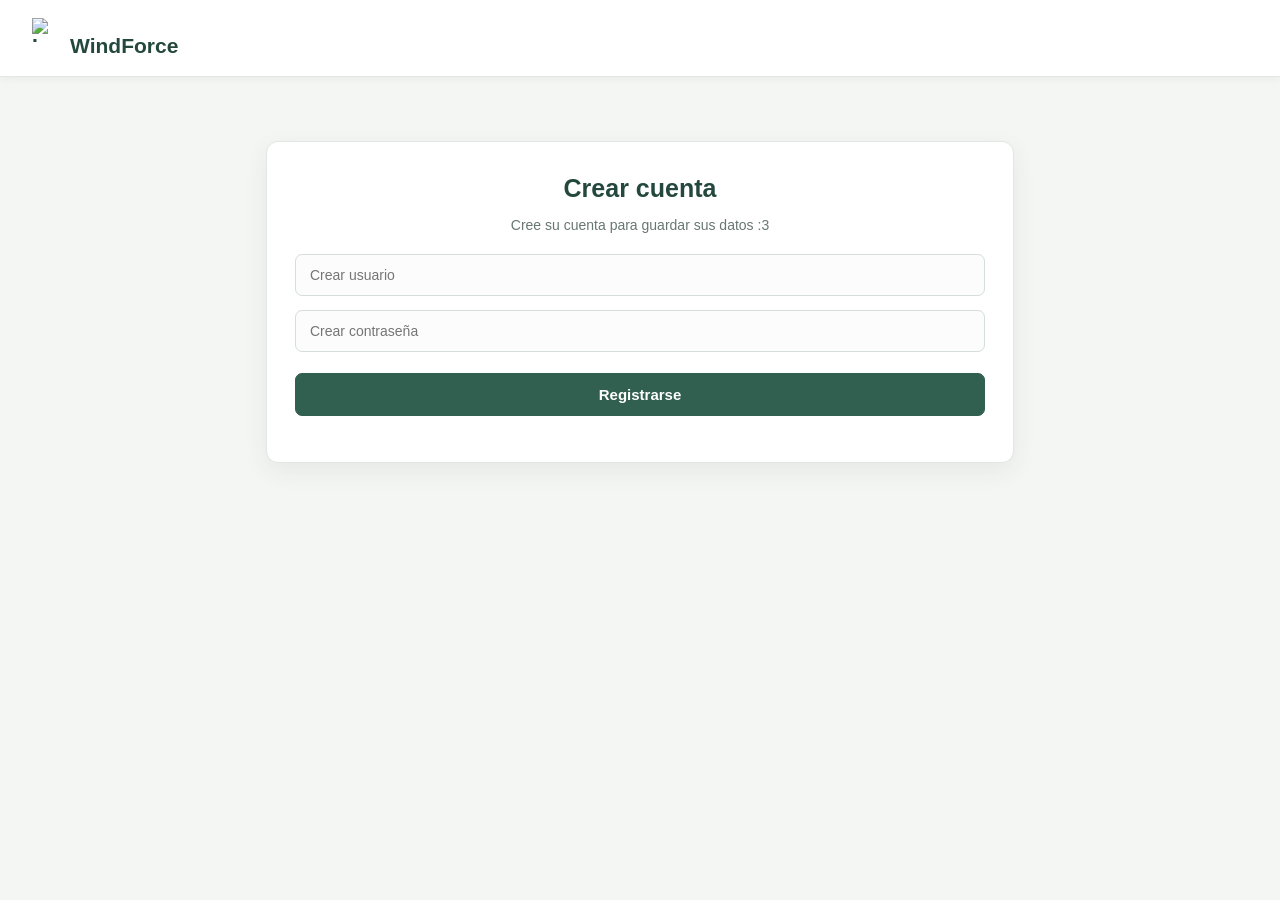
==== index.html @ 90e7a7e8 "Cambio numero 2" ====
<!DOCTYPE html>
<html lang="en">
<head>
    <meta charset="UTF-8">
    <meta name="viewport" content="width=device-width, initial-scale=1.0">
    <title>Página Principal</title>
    <link rel="stylesheet" href="estilos.css">
    <script src="codigo.js" defer></script>
</head>

<body>

    <nav class="navbar bg-body-tertiary">
        <div class="container-fluid">
            <a class="navbar-brand" href="#">
                <img src=". . ." alt="Logo" width="30" height="24" class="d-inline-block align-text-top">WindForce
            </a>
        </div>
    </nav>

    <div class="DivPrincipal">
        <div class="DivRegistro">
            <h1>Crear cuenta</h1>
            <center>
                <p>Cree su cuenta para guardar sus datos :3</p>
                <input type="text" id="nuevoUsuario" placeholder="Crear usuario">
                <br>
                <input type="password" id="nuevaContrasena" placeholder="Crear contraseña">
                <br>
                <button onclick="registrar()">Registrarse</button>
                <p id="mensaje1"></p>
            </center>
        </div>

        <div class="DivInicioSesion" hidden>
            <h1>Inicio de Sesión</h1>
            <center>
                <p>Ingrese su usuario y contraseña para poder continuar :O</p>
                <input type="text" id="usuario" placeholder="Nombre de usuario">
                <br>
                <input type="password" id="contrasena" placeholder="Contraseña">
                <br>
                <button onclick="iniciarSesion()">Iniciar Sesión</button>
                <p id="mensaje2"></p>
            </center>
        </div>
    </div>

</body>

</html>
---- estilos.css ----
body {
    margin: 0;
    color: #24332f;
    background-color: #f4f6f3;
    font-family: Arial, sans-serif;
}

.navbar {
    padding: 18px 32px;
    background-color: #ffffff;
    border-bottom: 1px solid #e1e7e2;
    box-shadow: 0 2px 8px #24332f0d;
}

.navbar-brand {
    color: #24483d;
    font-size: 21px;
    font-weight: bold;
    text-decoration: none;
}

.navbar-brand img {
    display: inline-block;
    margin-right: 8px;
}

.DivPrincipal {
    display: grid;
    
    gap: 28px;
    max-width: 748px;
    margin: 0 auto;
    padding: 64px 24px;
}

.DivRegistro,
.DivInicioSesion {
    box-sizing: border-box;
    width: 100%;
    padding: 32px 28px;
    text-align: center;
    background-color: #ffffff;
    border: 1px solid #e1e7e2;
    border-radius: 12px;
    box-shadow: 0 8px 24px #24332f12;
}

h1 {
    margin: 0 0 14px;
    color: #24483d;
    font-size: 25px;
}

p {
    color: #687771;
    font-size: 14px;
}

input {
    box-sizing: border-box;
    width: 100%;
    margin: 7px 0;
    padding: 12px 14px;
    color: #24332f;
    font-size: 14px;
    background-color: #fbfcfb;
    border: 1px solid #d5ded8;
    border-radius: 7px;
    
}

input:focus {
    background-color: #ffffff;
    border-color: #527d6d;
    box-shadow: 0 0 0 3px #527d6d1c;
}

button {
    width: 100%;
    margin-top: 14px;
    padding: 12px 18px;
    color: #ffffff;
    font-size: 15px;
    font-weight: bold;
    background-color: #315f50;
    border: 1px solid #315f50;
    border-radius: 7px;
    
}

button:hover {
    background-color: #24483d;
    box-shadow: 0 4px 10px #24483d26;
}

button:active {
    background-color: #1d3c33;
}

#mensaje1,
#mensaje2 {
    margin-top: 14px;
    font-weight: bold;
    overflow-wrap: anywhere;
}

@media (max-width: 600px) {
    .navbar {
        padding: 16px 20px;
    }

    .DivPrincipal {
        grid-template-columns: minmax(0, 420px);
        gap: 20px;
        padding: 32px 16px;
    }

    .DivRegistro,
    .DivInicioSesion {
        padding: 28px 22px;
    }
}
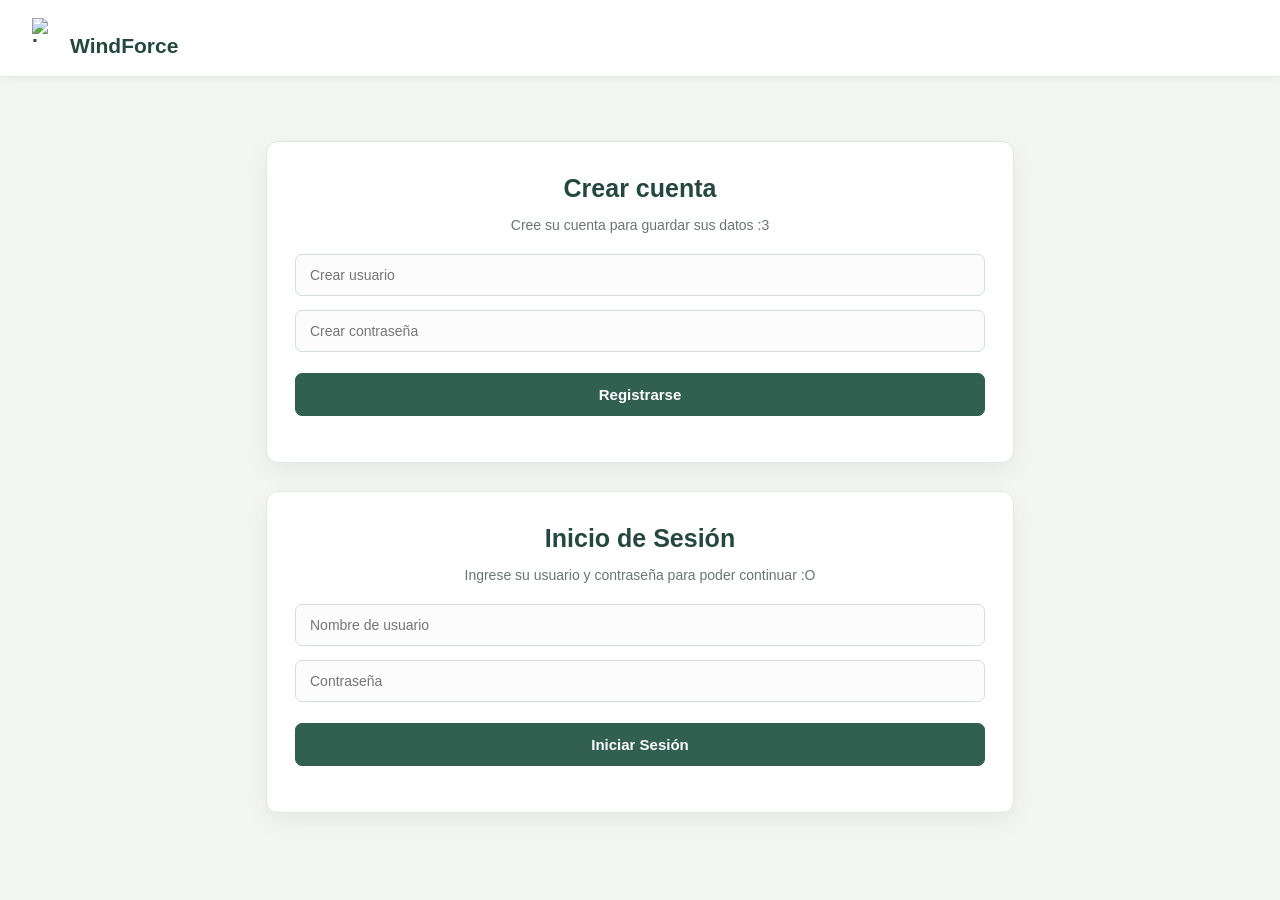
==== commit a7791e90: "Agregar imagenes jeje" ====
--- a/index.html
+++ b/index.html
@@ -13,7 +13,7 @@
     <nav class="navbar bg-body-tertiary">
         <div class="container-fluid">
             <a class="navbar-brand" href="#">
-                <img src=". . ." alt="Logo" width="30" height="24" class="d-inline-block align-text-top">WindForce
+                <img src="Imágenes pro/logopeque.png" alt="Logo" width="30" height="24" class="d-inline-block align-text-top">WindForce
             </a>
         </div>
     </nav>
@@ -32,7 +32,7 @@
             </center>
         </div>
 
-        <div class="DivInicioSesion" hidden>
+        <div class="DivInicioSesion">
             <h1>Inicio de Sesión</h1>
             <center>
                 <p>Ingrese su usuario y contraseña para poder continuar :O</p>
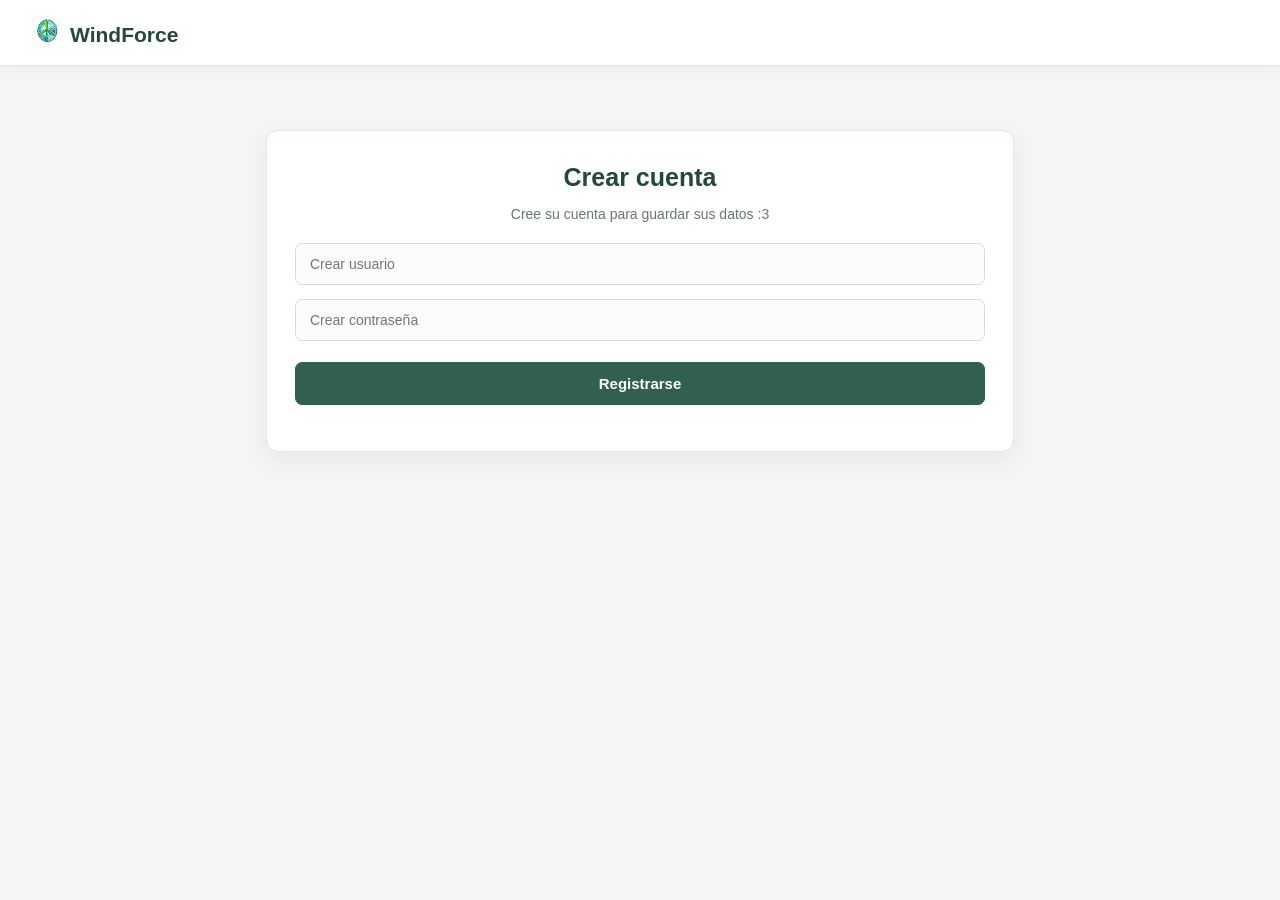
==== commit 0381f47f: "Merge branch 'main' of https://github.com/ilxzuuceinn/ProyectoIntegradoJeje" ====
--- a/index.html
+++ b/index.html
@@ -32,7 +32,7 @@
             </center>
         </div>
 
-        <div class="DivInicioSesion">
+        <div class="DivInicioSesion" hidden>
             <h1>Inicio de Sesión</h1>
             <center>
                 <p>Ingrese su usuario y contraseña para poder continuar :O</p>
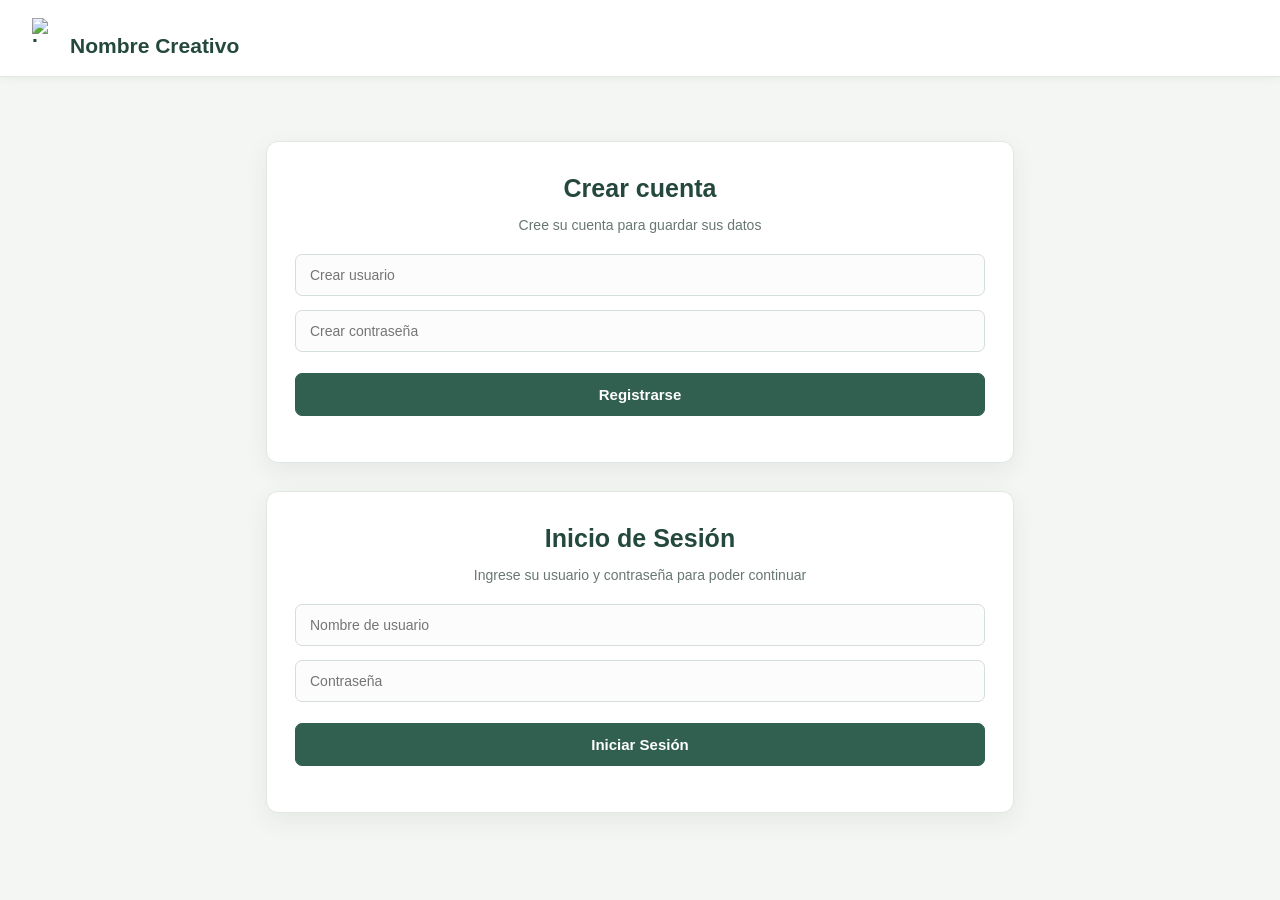
==== commit c3e15972: "Cambio 3" ====
--- a/index.html
+++ b/index.html
@@ -5,7 +5,7 @@
     <meta name="viewport" content="width=device-width, initial-scale=1.0">
     <title>Página Principal</title>
     <link rel="stylesheet" href="estilos.css">
-    <script src="codigo.js" defer></script>
+    <script src="codigo.js"></script>
 </head>
 
 <body>
@@ -13,7 +13,7 @@
     <nav class="navbar bg-body-tertiary">
         <div class="container-fluid">
             <a class="navbar-brand" href="#">
-                <img src="Imágenes pro/logopeque.png" alt="Logo" width="30" height="24" class="d-inline-block align-text-top">WindForce
+                <img src=". . ." alt="Logo" width="30" height="24" class="d-inline-block align-text-top">Nombre Creativo
             </a>
         </div>
     </nav>
@@ -22,7 +22,7 @@
         <div class="DivRegistro">
             <h1>Crear cuenta</h1>
             <center>
-                <p>Cree su cuenta para guardar sus datos :3</p>
+                <p>Cree su cuenta para guardar sus datos</p>
                 <input type="text" id="nuevoUsuario" placeholder="Crear usuario">
                 <br>
                 <input type="password" id="nuevaContrasena" placeholder="Crear contraseña">
@@ -32,10 +32,11 @@
             </center>
         </div>
 
-        <div class="DivInicioSesion" hidden>
+
+        <div class="DivInicioSesion">
             <h1>Inicio de Sesión</h1>
             <center>
-                <p>Ingrese su usuario y contraseña para poder continuar :O</p>
+                <p>Ingrese su usuario y contraseña para poder continuar</p>
                 <input type="text" id="usuario" placeholder="Nombre de usuario">
                 <br>
                 <input type="password" id="contrasena" placeholder="Contraseña">
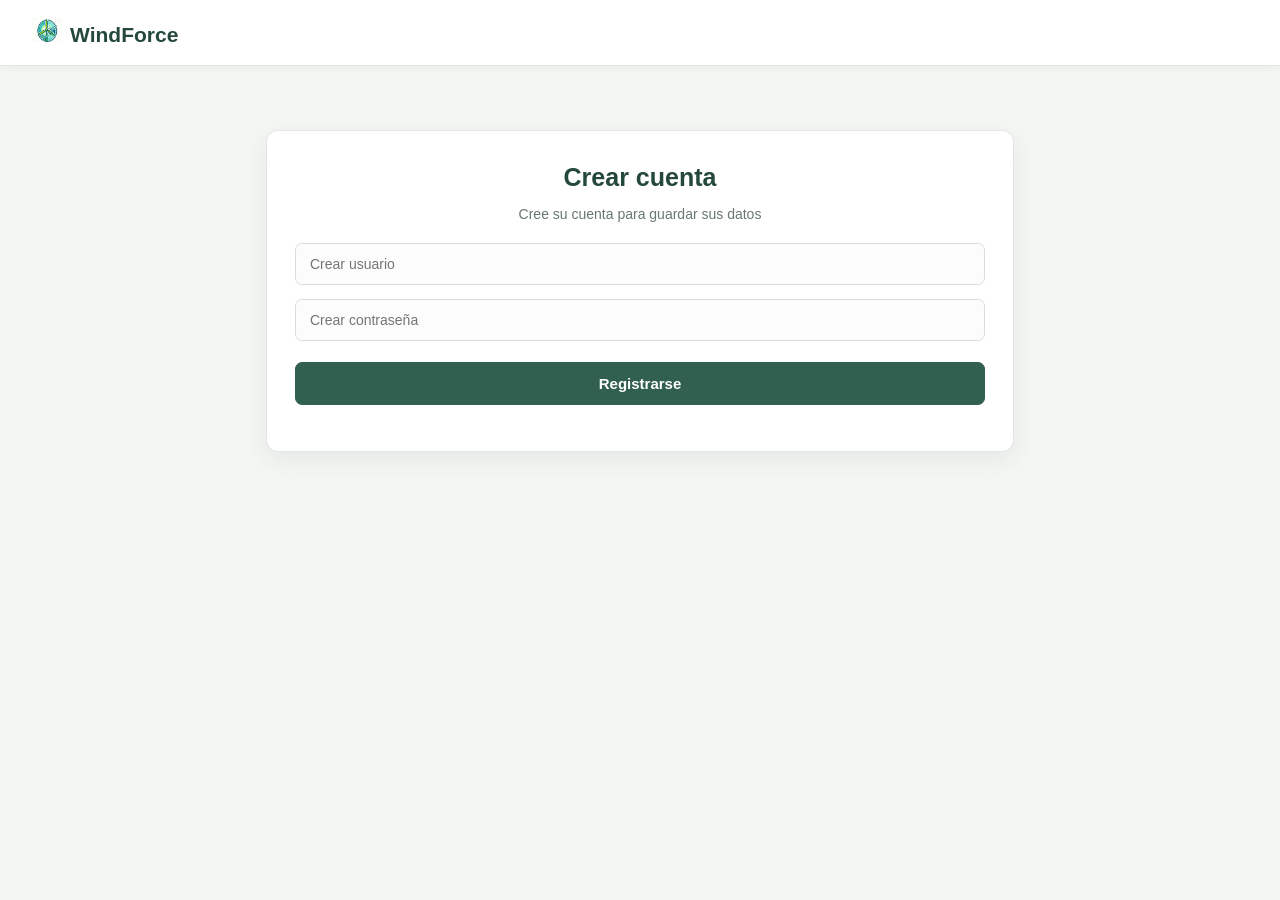
==== commit 1ed47ecd: "Merge branch 'main' of https://github.com/ilxzuuceinn/ProyectoIntegradoJeje" ====
--- a/index.html
+++ b/index.html
@@ -5,7 +5,7 @@
     <meta name="viewport" content="width=device-width, initial-scale=1.0">
     <title>Página Principal</title>
     <link rel="stylesheet" href="estilos.css">
-    <script src="codigo.js"></script>
+    <script src="codigo.js" defer></script>
 </head>
 
 <body>
@@ -13,7 +13,7 @@
     <nav class="navbar bg-body-tertiary">
         <div class="container-fluid">
             <a class="navbar-brand" href="#">
-                <img src=". . ." alt="Logo" width="30" height="24" class="d-inline-block align-text-top">Nombre Creativo
+                <img src="Imágenes pro/logopeque.png" alt="Logo" width="30" height="24" class="d-inline-block align-text-top">WindForce
             </a>
         </div>
     </nav>
@@ -32,8 +32,7 @@
             </center>
         </div>
 
-
-        <div class="DivInicioSesion">
+        <div class="DivInicioSesion" hidden>
             <h1>Inicio de Sesión</h1>
             <center>
                 <p>Ingrese su usuario y contraseña para poder continuar</p>
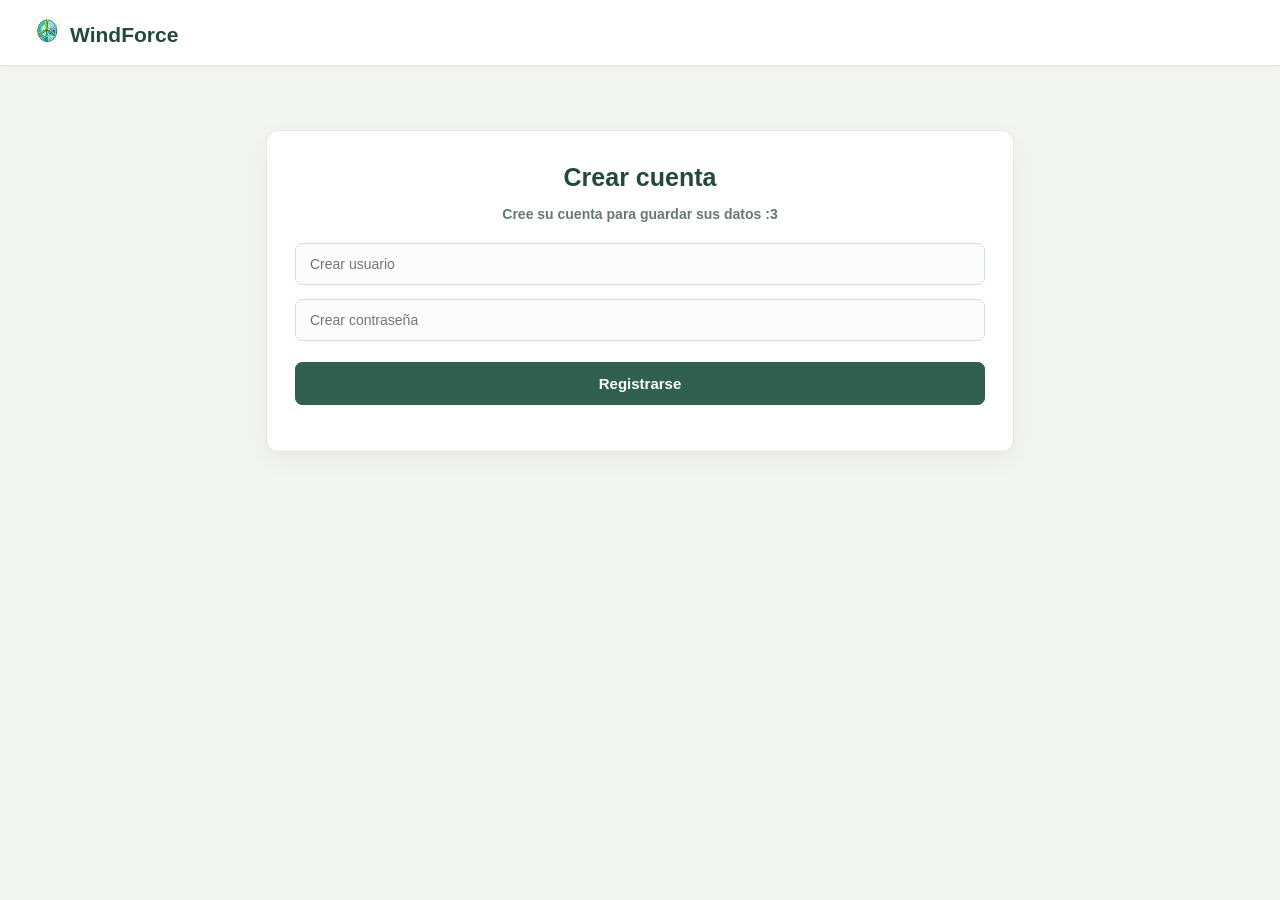
==== commit d974c8be: "info" ====
--- a/index.html
+++ b/index.html
@@ -3,7 +3,7 @@
 <head>
     <meta charset="UTF-8">
     <meta name="viewport" content="width=device-width, initial-scale=1.0">
-    <title>Página Principal</title>
+    <title>Página de Inicio</title>
     <link rel="stylesheet" href="estilos.css">
     <script src="codigo.js" defer></script>
 </head>
@@ -22,7 +22,7 @@
         <div class="DivRegistro">
             <h1>Crear cuenta</h1>
             <center>
-                <p>Cree su cuenta para guardar sus datos</p>
+                <p>Cree su cuenta para guardar sus datos :3</p>
                 <input type="text" id="nuevoUsuario" placeholder="Crear usuario">
                 <br>
                 <input type="password" id="nuevaContrasena" placeholder="Crear contraseña">
@@ -35,7 +35,7 @@
         <div class="DivInicioSesion" hidden>
             <h1>Inicio de Sesión</h1>
             <center>
-                <p>Ingrese su usuario y contraseña para poder continuar</p>
+                <p>Ingrese su usuario y contraseña para poder continuar :O</p>
                 <input type="text" id="usuario" placeholder="Nombre de usuario">
                 <br>
                 <input type="password" id="contrasena" placeholder="Contraseña">
--- a/estilos.css
+++ b/estilos.css
@@ -54,6 +54,7 @@
 p {
     color: #687771;
     font-size: 14px;
+    font-weight: bold;
 }
 
 input {
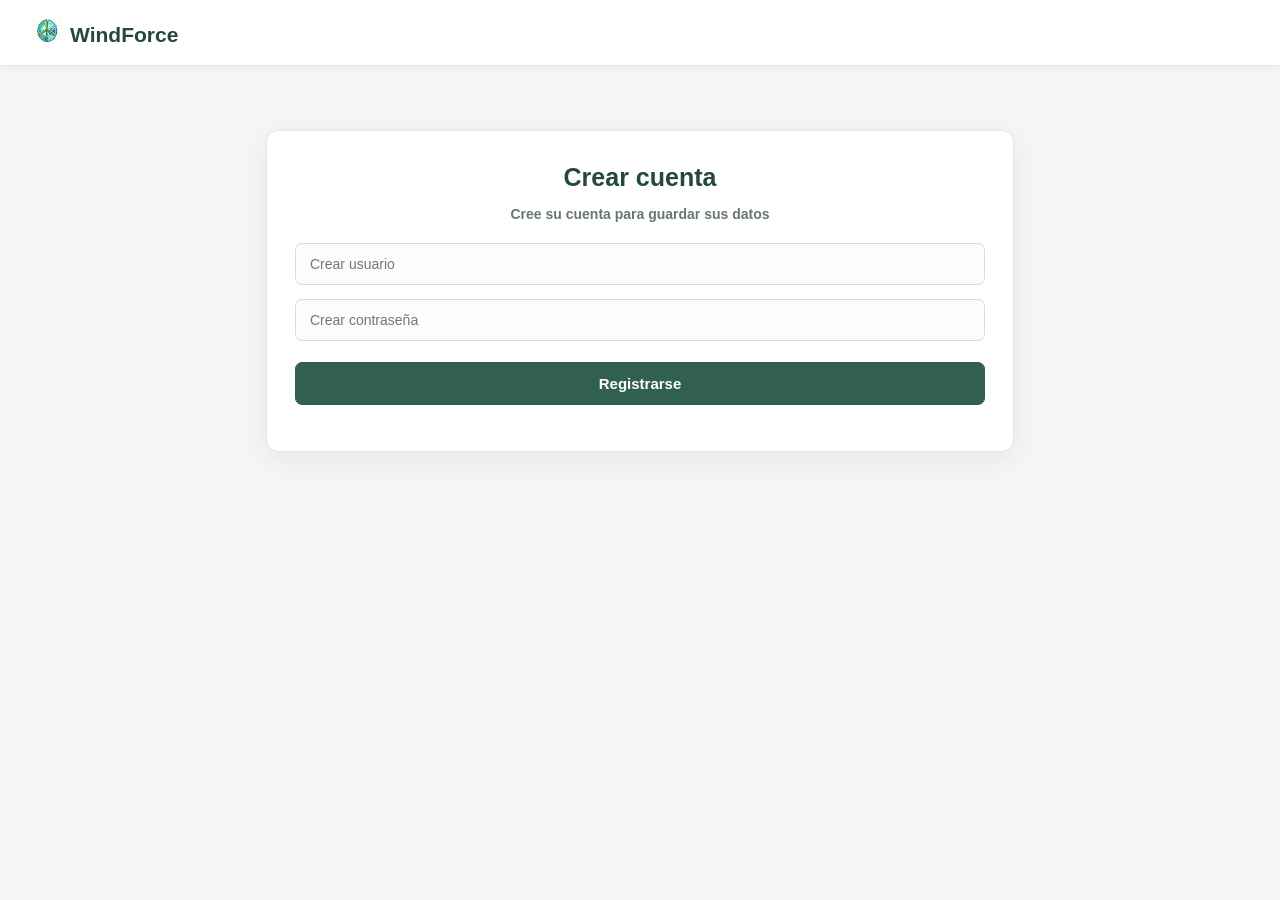
==== commit 0e387439: "Merge branch 'main' of https://github.com/ilxzuuceinn/ProyectoIntegradoJeje" ====
--- a/index.html
+++ b/index.html
@@ -22,7 +22,7 @@
         <div class="DivRegistro">
             <h1>Crear cuenta</h1>
             <center>
-                <p>Cree su cuenta para guardar sus datos :3</p>
+                <p>Cree su cuenta para guardar sus datos</p>
                 <input type="text" id="nuevoUsuario" placeholder="Crear usuario">
                 <br>
                 <input type="password" id="nuevaContrasena" placeholder="Crear contraseña">
@@ -35,7 +35,7 @@
         <div class="DivInicioSesion" hidden>
             <h1>Inicio de Sesión</h1>
             <center>
-                <p>Ingrese su usuario y contraseña para poder continuar :O</p>
+                <p>Ingrese su usuario y contraseña para poder continuar</p>
                 <input type="text" id="usuario" placeholder="Nombre de usuario">
                 <br>
                 <input type="password" id="contrasena" placeholder="Contraseña">
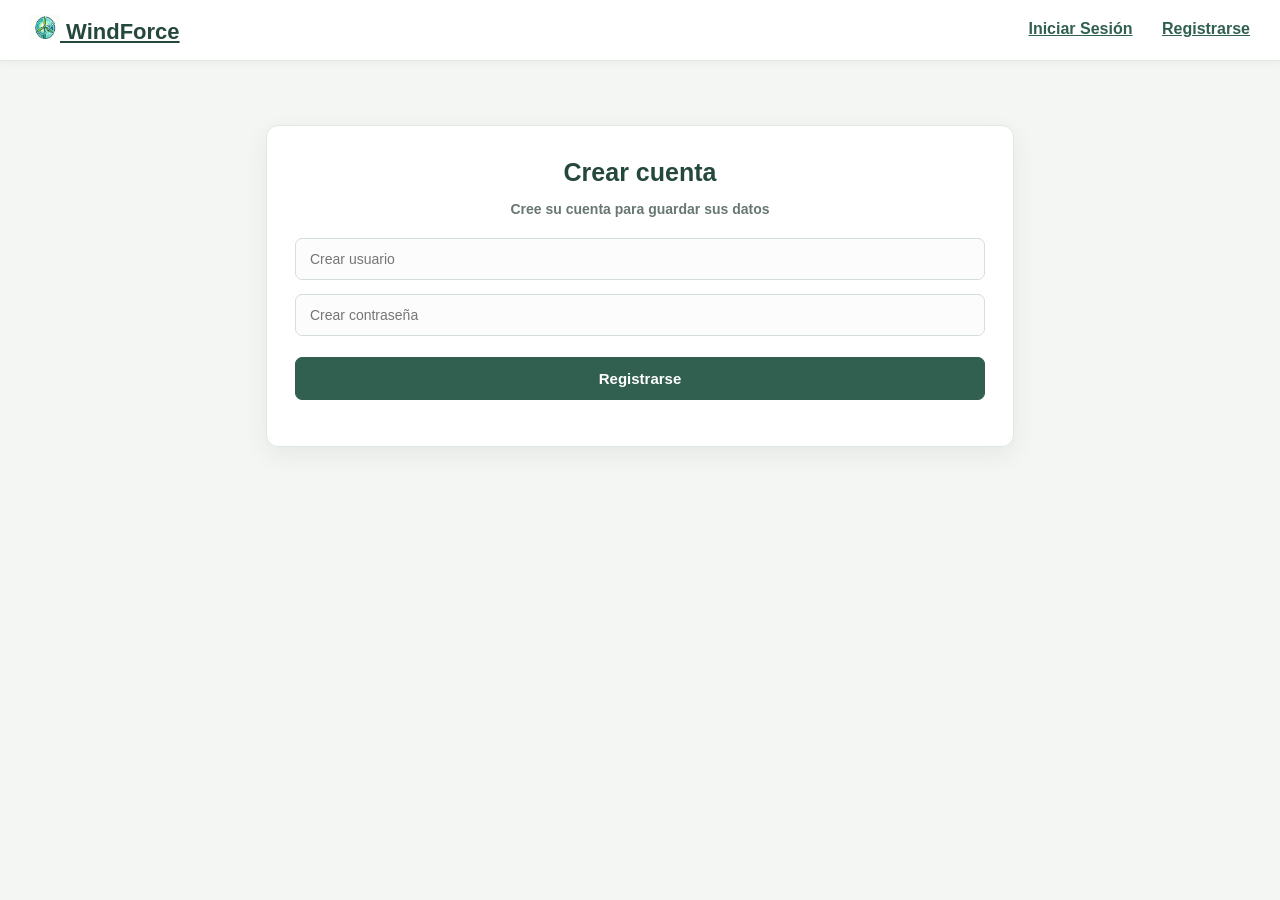
==== commit 1308b5bb: "Actualizacion de pagina" ====
--- a/index.html
+++ b/index.html
@@ -1,51 +1,58 @@
-<!DOCTYPE html>
-<html lang="en">
+
+<html lang="es">
 <head>
     <meta charset="UTF-8">
     <meta name="viewport" content="width=device-width, initial-scale=1.0">
-    <title>Página de Inicio</title>
+    <title>Página de Inicio - WindForce</title>
     <link rel="stylesheet" href="estilos.css">
     <script src="codigo.js" defer></script>
 </head>
-
 <body>
 
-    <nav class="navbar bg-body-tertiary">
-        <div class="container-fluid">
-            <a class="navbar-brand" href="#">
-                <img src="Imágenes pro/logopeque.png" alt="Logo" width="30" height="24" class="d-inline-block align-text-top">WindForce
+    <nav class="barra">
+        <div class="contenedor">
+            <a class="marca" href="#">
+                <img src="img/wind.png" alt="Logo" width="30" height="24" class="imagenLogo">
+                WindForce
             </a>
+            <div class="enlaces">
+                <a href="#" onclick="mostrarInicioSesion()">Iniciar Sesión</a>
+                <a href="#" onclick="mostrarRegistro()">Registrarse</a>
+            </div>
         </div>
     </nav>
 
-    <div class="DivPrincipal">
-        <div class="DivRegistro">
+    <div class="principal">
+        
+        
+        <div id="DivRegistro" class="registro">
             <h1>Crear cuenta</h1>
-            <center>
-                <p>Cree su cuenta para guardar sus datos</p>
+            <p>Cree su cuenta para guardar sus datos</p>
+            <div class="formulario">
                 <input type="text" id="nuevoUsuario" placeholder="Crear usuario">
                 <br>
                 <input type="password" id="nuevaContrasena" placeholder="Crear contraseña">
                 <br>
                 <button onclick="registrar()">Registrarse</button>
-                <p id="mensaje1"></p>
-            </center>
+            </div>
+            <p id="mensaje1"></p>
         </div>
 
-        <div class="DivInicioSesion" hidden>
+       
+        <div id="DivInicioSesion" class="inicio">
             <h1>Inicio de Sesión</h1>
-            <center>
-                <p>Ingrese su usuario y contraseña para poder continuar</p>
+            <p>Ingrese su usuario y contraseña para poder continuar</p>
+            <div class="formulario">
                 <input type="text" id="usuario" placeholder="Nombre de usuario">
                 <br>
                 <input type="password" id="contrasena" placeholder="Contraseña">
                 <br>
-                <button onclick="iniciarSesion()">Iniciar Sesión</button>
-                <p id="mensaje2"></p>
-            </center>
+                <button onclick="iniciarSesion()">Inicio de Sesión</button>
+            </div>
+            <p id="mensaje2"></p>
         </div>
+
     </div>
 
 </body>
-
-</html>+</html>
--- a/estilos.css
+++ b/estilos.css
@@ -5,36 +5,53 @@
     font-family: Arial, sans-serif;
 }
 
-.navbar {
-    padding: 18px 32px;
+
+.barra {
+    padding: 15px 30px;
     background-color: #ffffff;
     border-bottom: 1px solid #e1e7e2;
     box-shadow: 0 2px 8px #24332f0d;
+    height: 30px; /* Le da altura fija al menú */
 }
 
-.navbar-brand {
-    color: #24483d;
-    font-size: 21px;
-    font-weight: bold;
-    text-decoration: none;
+.contenedor {
+    width: 100%;
 }
 
-.navbar-brand img {
-    display: inline-block;
-    margin-right: 8px;
+
+.marca {
+    float: left;
+    color: #24483d;
+    font-size: 22px;
+    font-weight: bold;
 }
 
-.DivPrincipal {
-    display: grid;
-    
-    gap: 28px;
+
+.enlaces {
+    float: right;
+    margin-top: 5px; 
+}
+
+
+.enlaces a {
+    color: #315f50;         
+    font-weight: bold;      
+    margin-left: 25px;      
+}
+
+
+#DivInicioSesion {
+    display: none;          
+}
+
+.principal {
     max-width: 748px;
     margin: 0 auto;
     padding: 64px 24px;
 }
 
-.DivRegistro,
-.DivInicioSesion {
+.registro,
+.inicio {
     box-sizing: border-box;
     width: 100%;
     padding: 32px 28px;
@@ -67,13 +84,11 @@
     background-color: #fbfcfb;
     border: 1px solid #d5ded8;
     border-radius: 7px;
-    
 }
 
 input:focus {
     background-color: #ffffff;
     border-color: #527d6d;
-    box-shadow: 0 0 0 3px #527d6d1c;
 }
 
 button {
@@ -86,38 +101,34 @@
     background-color: #315f50;
     border: 1px solid #315f50;
     border-radius: 7px;
-    
+    cursor: pointer;
 }
 
 button:hover {
     background-color: #24483d;
-    box-shadow: 0 4px 10px #24483d26;
-}
-
-button:active {
-    background-color: #1d3c33;
 }
 
 #mensaje1,
 #mensaje2 {
     margin-top: 14px;
     font-weight: bold;
-    overflow-wrap: anywhere;
 }
 
 @media (max-width: 600px) {
-    .navbar {
+    .barra {
         padding: 16px 20px;
     }
 
-    .DivPrincipal {
-        grid-template-columns: minmax(0, 420px);
-        gap: 20px;
+    .marca {
+        margin-right: 10%; 
+    }
+
+    .principal {
         padding: 32px 16px;
     }
 
-    .DivRegistro,
-    .DivInicioSesion {
+    .registro,
+    .inicio {
         padding: 28px 22px;
     }
-}+}
